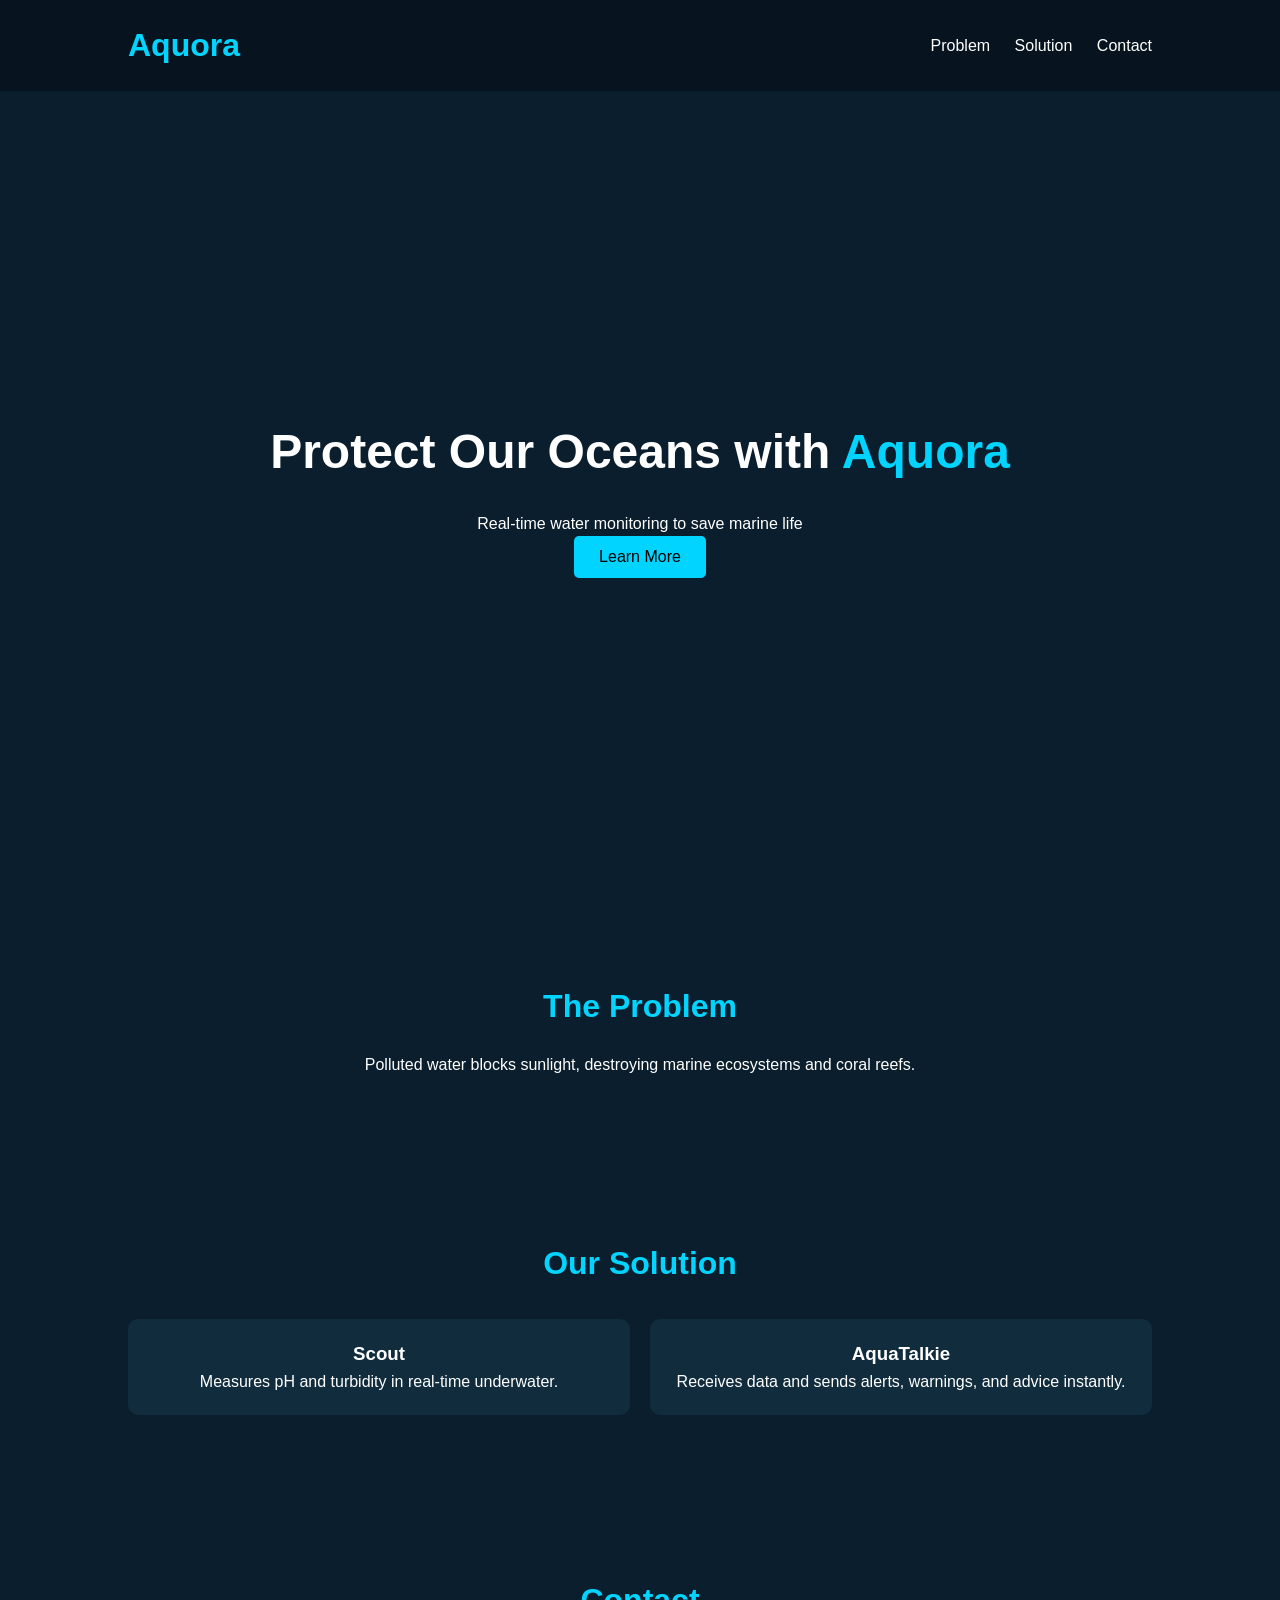
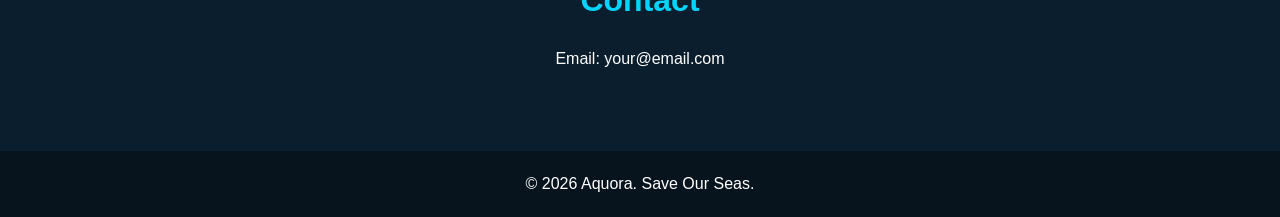
==== Aquora.HTML @ 15e3ebfd "Create Aquora.HTML" ====
<!DOCTYPE html>
<html lang="en">
<head>
<meta charset="UTF-8">
<meta name="viewport" content="width=device-width, initial-scale=1.0">
<title>Aquora | Save Our Seas</title>

<style>
* {
    margin: 0;
    padding: 0;
    box-sizing: border-box;
    font-family: "Segoe UI", sans-serif;
}

body {
    background: #0b1e2d;
    color: white;
    line-height: 1.6;
}

header {
    padding: 20px 10%;
    display: flex;
    justify-content: space-between;
    align-items: center;
    background: rgba(0,0,0,0.3);
    position: sticky;
    top: 0;
}

header h1 {
    color: #00d4ff;
}

nav a {
    color: white;
    margin-left: 20px;
    text-decoration: none;
}

.hero {
    height: 90vh;
    display: flex;
    justify-content: center;
    align-items: center;
    text-align: center;
    flex-direction: column;
    padding: 20px;
}

.hero h2 {
    font-size: 3rem;
    margin-bottom: 20px;
}

.hero span {
    color: #00d4ff;
}

.hero button {
    padding: 12px 25px;
    border: none;
    background: #00d4ff;
    color: black;
    font-size: 16px;
    cursor: pointer;
    border-radius: 5px;
}

.section {
    padding: 80px 10%;
    text-align: center;
}

.section h2 {
    margin-bottom: 20px;
    font-size: 2rem;
    color: #00d4ff;
}

.cards {
    display: grid;
    grid-template-columns: repeat(auto-fit, minmax(250px, 1fr));
    gap: 20px;
    margin-top: 30px;
}

.card {
    background: #102c3d;
    padding: 20px;
    border-radius: 10px;
}

footer {
    text-align: center;
    padding: 20px;
    background: #08141d;
}
</style>
</head>

<body>

<header>
    <h1>Aquora</h1>
    <nav>
        <a href="#problem">Problem</a>
        <a href="#solution">Solution</a>
        <a href="#contact">Contact</a>
    </nav>
</header>

<section class="hero">
    <h2>Protect Our Oceans with <span>Aquora</span></h2>
    <p>Real-time water monitoring to save marine life</p>
    <button onclick="scrollToSection()">Learn More</button>
</section>

<section id="problem" class="section">
    <h2>The Problem</h2>
    <p>Polluted water blocks sunlight, destroying marine ecosystems and coral reefs.</p>
</section>

<section id="solution" class="section">
    <h2>Our Solution</h2>
    <div class="cards">
        <div class="card">
            <h3>Scout</h3>
            <p>Measures pH and turbidity in real-time underwater.</p>
        </div>
        <div class="card">
            <h3>AquaTalkie</h3>
            <p>Receives data and sends alerts, warnings, and advice instantly.</p>
        </div>
    </div>
</section>

<section id="contact" class="section">
    <h2>Contact</h2>
    <p>Email: your@email.com</p>
</section>

<footer>
    <p>© 2026 Aquora. Save Our Seas.</p>
</footer>

<script>
function scrollToSection() {
    document.getElementById("problem").scrollIntoView({behavior: "smooth"});
}
</script>

</body>
</html>
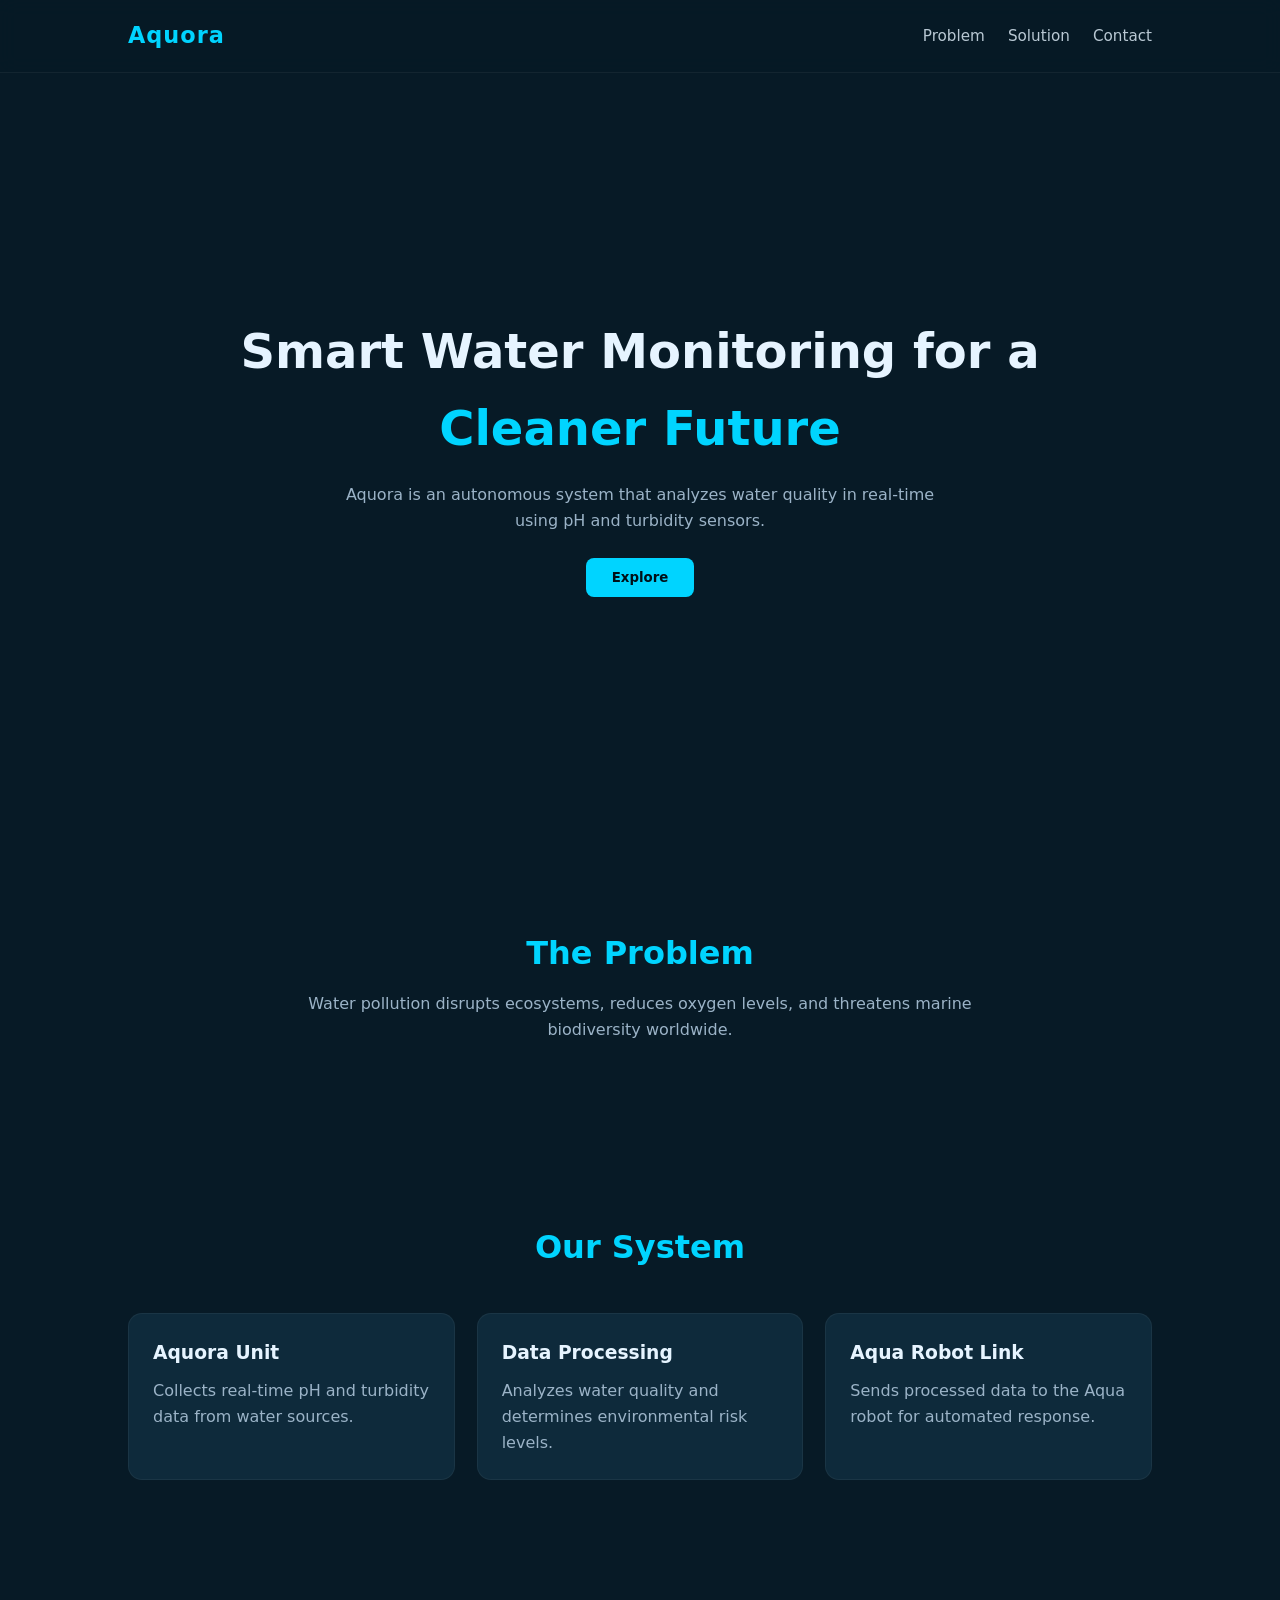
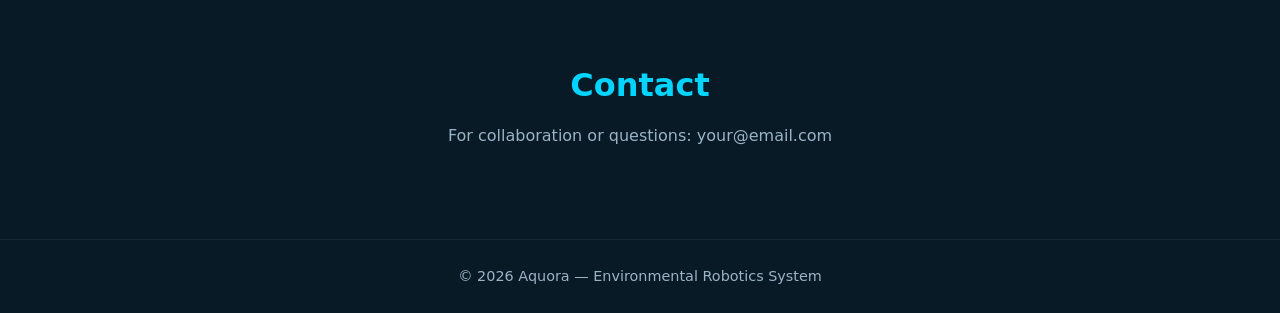
==== commit 65c02d74: "Update Aquora.HTML" ====
--- a/Aquora.HTML
+++ b/Aquora.HTML
@@ -1,101 +1,159 @@
 <!DOCTYPE html>
 <html lang="en">
 <head>
-<meta charset="UTF-8">
-<meta name="viewport" content="width=device-width, initial-scale=1.0">
-<title>Aquora | Save Our Seas</title>
+<meta charset="UTF-8" />
+<meta name="viewport" content="width=device-width, initial-scale=1.0"/>
+<title>Aquora | Smart Water Monitoring</title>
 
 <style>
+:root {
+    --bg: #071a26;
+    --card: #0e2a3b;
+    --accent: #00d4ff;
+    --text: #e6f4ff;
+    --muted: #9bb3c7;
+}
+
 * {
     margin: 0;
     padding: 0;
     box-sizing: border-box;
-    font-family: "Segoe UI", sans-serif;
+    font-family: system-ui, -apple-system, Segoe UI, sans-serif;
 }
 
 body {
-    background: #0b1e2d;
-    color: white;
+    background: var(--bg);
+    color: var(--text);
     line-height: 1.6;
 }
 
+/* NAV */
 header {
-    padding: 20px 10%;
+    position: sticky;
+    top: 0;
+    background: rgba(7, 26, 38, 0.85);
+    backdrop-filter: blur(10px);
+    padding: 18px 10%;
     display: flex;
     justify-content: space-between;
     align-items: center;
-    background: rgba(0,0,0,0.3);
-    position: sticky;
-    top: 0;
+    border-bottom: 1px solid rgba(255,255,255,0.05);
 }
 
 header h1 {
-    color: #00d4ff;
+    color: var(--accent);
+    font-size: 1.4rem;
+    letter-spacing: 1px;
 }
 
 nav a {
-    color: white;
-    margin-left: 20px;
+    color: var(--text);
+    margin-left: 18px;
     text-decoration: none;
-}
-
+    font-size: 0.95rem;
+    opacity: 0.8;
+    transition: 0.2s;
+}
+
+nav a:hover {
+    opacity: 1;
+    color: var(--accent);
+}
+
+/* HERO */
 .hero {
-    height: 90vh;
+    height: 85vh;
     display: flex;
+    flex-direction: column;
     justify-content: center;
     align-items: center;
     text-align: center;
-    flex-direction: column;
-    padding: 20px;
+    padding: 0 20px;
 }
 
 .hero h2 {
     font-size: 3rem;
-    margin-bottom: 20px;
+    max-width: 800px;
+    margin-bottom: 15px;
 }
 
 .hero span {
-    color: #00d4ff;
-}
-
-.hero button {
-    padding: 12px 25px;
+    color: var(--accent);
+}
+
+.hero p {
+    color: var(--muted);
+    max-width: 600px;
+    margin-bottom: 25px;
+}
+
+button {
+    padding: 12px 26px;
+    background: var(--accent);
     border: none;
-    background: #00d4ff;
-    color: black;
-    font-size: 16px;
+    color: #001018;
+    font-weight: 600;
+    border-radius: 8px;
     cursor: pointer;
-    border-radius: 5px;
-}
-
+    transition: 0.2s;
+}
+
+button:hover {
+    transform: translateY(-2px);
+}
+
+/* SECTIONS */
 .section {
-    padding: 80px 10%;
+    padding: 90px 10%;
     text-align: center;
 }
 
 .section h2 {
-    margin-bottom: 20px;
     font-size: 2rem;
-    color: #00d4ff;
-}
-
+    color: var(--accent);
+    margin-bottom: 12px;
+}
+
+.section p {
+    color: var(--muted);
+    max-width: 700px;
+    margin: 0 auto;
+}
+
+/* CARDS */
 .cards {
     display: grid;
-    grid-template-columns: repeat(auto-fit, minmax(250px, 1fr));
-    gap: 20px;
-    margin-top: 30px;
+    grid-template-columns: repeat(auto-fit, minmax(260px, 1fr));
+    gap: 22px;
+    margin-top: 40px;
 }
 
 .card {
-    background: #102c3d;
-    padding: 20px;
-    border-radius: 10px;
-}
-
+    background: var(--card);
+    padding: 24px;
+    border-radius: 14px;
+    text-align: left;
+    border: 1px solid rgba(255,255,255,0.05);
+    transition: 0.2s;
+}
+
+.card:hover {
+    transform: translateY(-5px);
+    border-color: rgba(0, 212, 255, 0.3);
+}
+
+.card h3 {
+    margin-bottom: 10px;
+    color: var(--text);
+}
+
+/* FOOTER */
 footer {
+    padding: 25px;
     text-align: center;
-    padding: 20px;
-    background: #08141d;
+    font-size: 0.9rem;
+    color: var(--muted);
+    border-top: 1px solid rgba(255,255,255,0.05);
 }
 </style>
 </head>
@@ -112,44 +170,47 @@
 </header>
 
 <section class="hero">
-    <h2>Protect Our Oceans with <span>Aquora</span></h2>
-    <p>Real-time water monitoring to save marine life</p>
-    <button onclick="scrollToSection()">Learn More</button>
+    <h2>Smart Water Monitoring for a <span>Cleaner Future</span></h2>
+    <p>Aquora is an autonomous system that analyzes water quality in real-time using pH and turbidity sensors.</p>
+    <button onclick="document.getElementById('problem').scrollIntoView({behavior:'smooth'})">
+        Explore
+    </button>
 </section>
 
 <section id="problem" class="section">
     <h2>The Problem</h2>
-    <p>Polluted water blocks sunlight, destroying marine ecosystems and coral reefs.</p>
+    <p>Water pollution disrupts ecosystems, reduces oxygen levels, and threatens marine biodiversity worldwide.</p>
 </section>
 
 <section id="solution" class="section">
-    <h2>Our Solution</h2>
+    <h2>Our System</h2>
+
     <div class="cards">
         <div class="card">
-            <h3>Scout</h3>
-            <p>Measures pH and turbidity in real-time underwater.</p>
+            <h3>Aquora Unit</h3>
+            <p>Collects real-time pH and turbidity data from water sources.</p>
         </div>
+
         <div class="card">
-            <h3>AquaTalkie</h3>
-            <p>Receives data and sends alerts, warnings, and advice instantly.</p>
+            <h3>Data Processing</h3>
+            <p>Analyzes water quality and determines environmental risk levels.</p>
+        </div>
+
+        <div class="card">
+            <h3>Aqua Robot Link</h3>
+            <p>Sends processed data to the Aqua robot for automated response.</p>
         </div>
     </div>
 </section>
 
 <section id="contact" class="section">
     <h2>Contact</h2>
-    <p>Email: your@email.com</p>
+    <p>For collaboration or questions: your@email.com</p>
 </section>
 
 <footer>
-    <p>© 2026 Aquora. Save Our Seas.</p>
+    © 2026 Aquora — Environmental Robotics System
 </footer>
-
-<script>
-function scrollToSection() {
-    document.getElementById("problem").scrollIntoView({behavior: "smooth"});
-}
-</script>
 
 </body>
 </html>
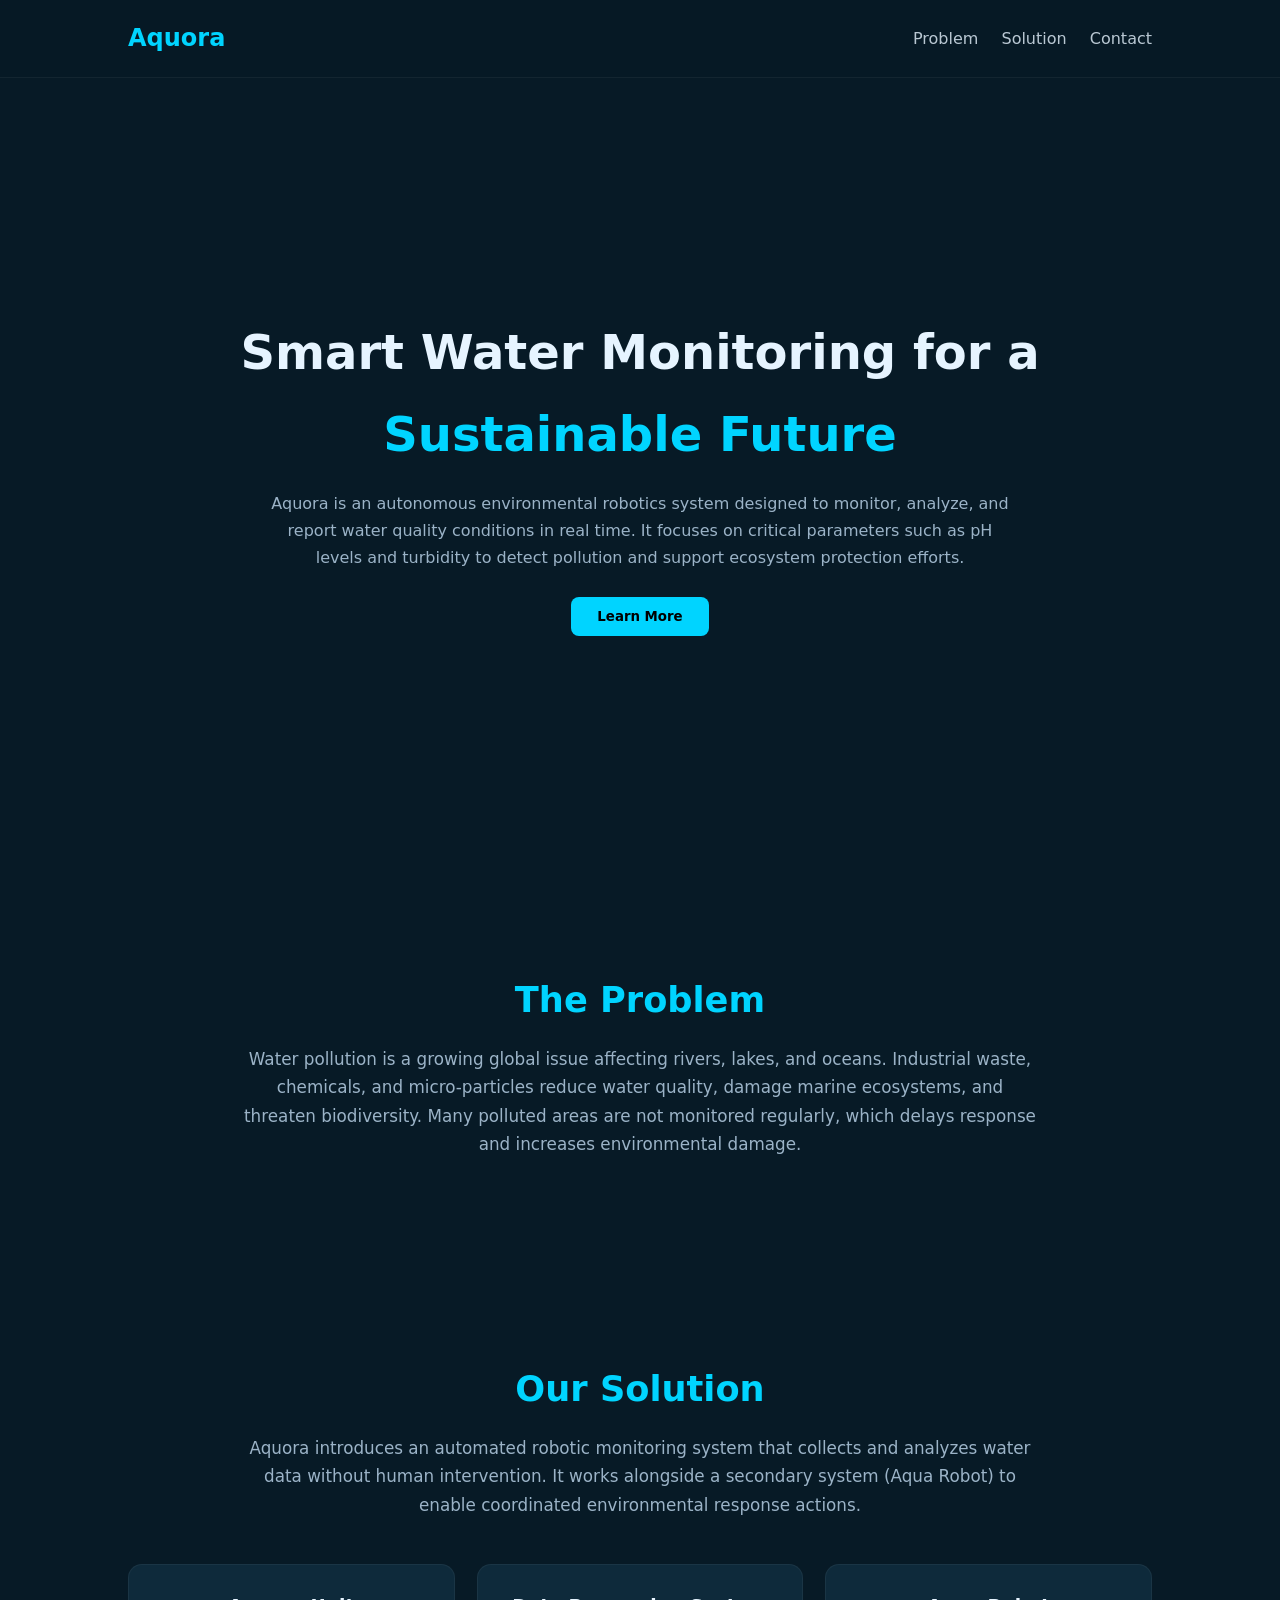
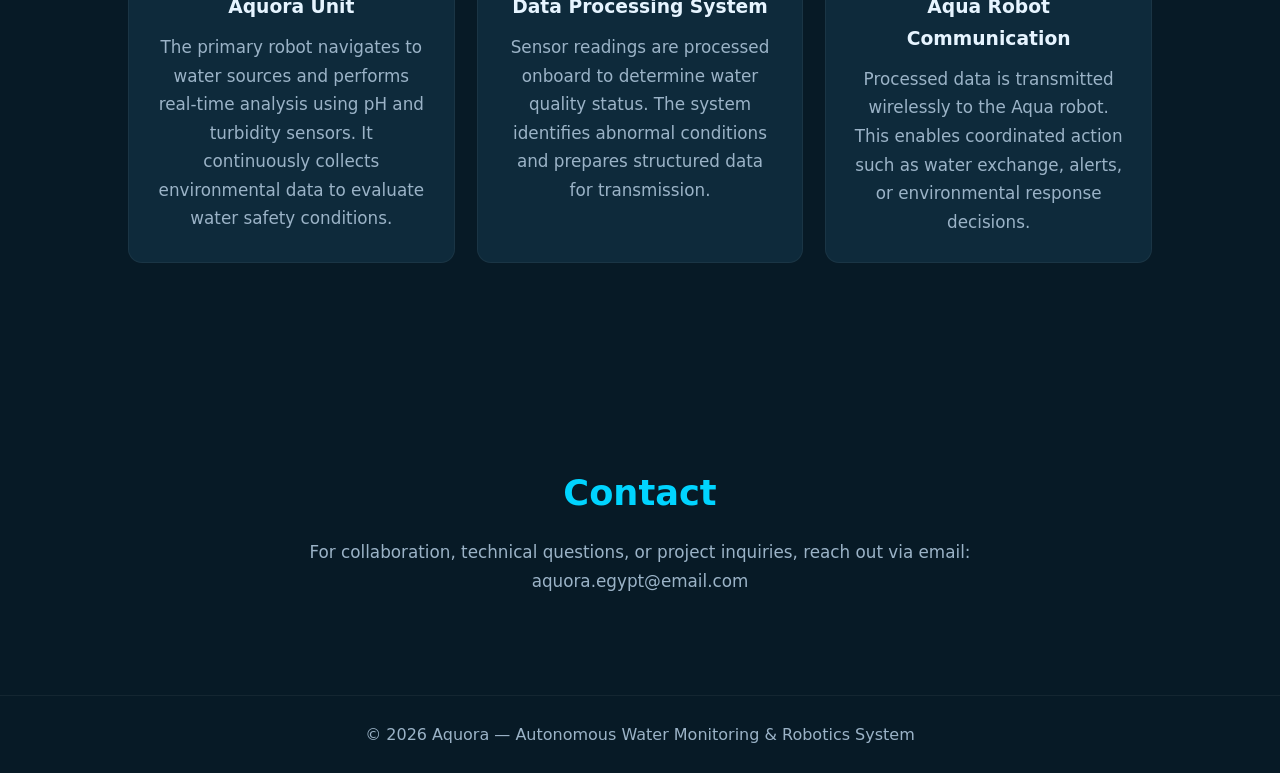
==== commit afe9f672: "Update Aquora.HTML" ====
--- a/Aquora.HTML
+++ b/Aquora.HTML
@@ -3,7 +3,7 @@
 <head>
 <meta charset="UTF-8" />
 <meta name="viewport" content="width=device-width, initial-scale=1.0"/>
-<title>Aquora | Smart Water Monitoring</title>
+<title>Aquora | Smart Water Monitoring System</title>
 
 <style>
 :root {
@@ -18,20 +18,20 @@
     margin: 0;
     padding: 0;
     box-sizing: border-box;
-    font-family: system-ui, -apple-system, Segoe UI, sans-serif;
+    font-family: system-ui, sans-serif;
 }
 
 body {
     background: var(--bg);
     color: var(--text);
-    line-height: 1.6;
+    line-height: 1.7;
 }
 
 /* NAV */
 header {
     position: sticky;
     top: 0;
-    background: rgba(7, 26, 38, 0.85);
+    background: rgba(7, 26, 38, 0.9);
     backdrop-filter: blur(10px);
     padding: 18px 10%;
     display: flex;
@@ -42,27 +42,24 @@
 
 header h1 {
     color: var(--accent);
-    font-size: 1.4rem;
-    letter-spacing: 1px;
+    font-size: 1.5rem;
 }
 
 nav a {
     color: var(--text);
     margin-left: 18px;
     text-decoration: none;
-    font-size: 0.95rem;
     opacity: 0.8;
-    transition: 0.2s;
 }
 
 nav a:hover {
+    color: var(--accent);
     opacity: 1;
-    color: var(--accent);
 }
 
 /* HERO */
 .hero {
-    height: 85vh;
+    height: 88vh;
     display: flex;
     flex-direction: column;
     justify-content: center;
@@ -73,7 +70,7 @@
 
 .hero h2 {
     font-size: 3rem;
-    max-width: 800px;
+    max-width: 850px;
     margin-bottom: 15px;
 }
 
@@ -82,8 +79,8 @@
 }
 
 .hero p {
-    color: var(--muted);
-    max-width: 600px;
+    max-width: 750px;
+    color: var(--muted);
     margin-bottom: 25px;
 }
 
@@ -91,67 +88,58 @@
     padding: 12px 26px;
     background: var(--accent);
     border: none;
-    color: #001018;
+    border-radius: 8px;
     font-weight: 600;
-    border-radius: 8px;
     cursor: pointer;
-    transition: 0.2s;
-}
-
-button:hover {
-    transform: translateY(-2px);
 }
 
 /* SECTIONS */
 .section {
-    padding: 90px 10%;
+    padding: 100px 10%;
     text-align: center;
 }
 
 .section h2 {
-    font-size: 2rem;
-    color: var(--accent);
-    margin-bottom: 12px;
+    font-size: 2.2rem;
+    color: var(--accent);
+    margin-bottom: 15px;
 }
 
 .section p {
-    color: var(--muted);
-    max-width: 700px;
+    max-width: 800px;
     margin: 0 auto;
+    color: var(--muted);
+    font-size: 1.05rem;
 }
 
 /* CARDS */
 .cards {
     display: grid;
-    grid-template-columns: repeat(auto-fit, minmax(260px, 1fr));
+    grid-template-columns: repeat(auto-fit, minmax(280px, 1fr));
     gap: 22px;
-    margin-top: 40px;
+    margin-top: 45px;
 }
 
 .card {
     background: var(--card);
-    padding: 24px;
+    padding: 26px;
     border-radius: 14px;
-    text-align: left;
     border: 1px solid rgba(255,255,255,0.05);
-    transition: 0.2s;
-}
-
-.card:hover {
-    transform: translateY(-5px);
-    border-color: rgba(0, 212, 255, 0.3);
 }
 
 .card h3 {
+    color: var(--text);
     margin-bottom: 10px;
-    color: var(--text);
+}
+
+.card p {
+    color: var(--muted);
 }
 
 /* FOOTER */
 footer {
     padding: 25px;
     text-align: center;
-    font-size: 0.9rem;
     color: var(--muted);
     border-top: 1px solid rgba(255,255,255,0.05);
 }
@@ -170,46 +158,70 @@
 </header>
 
 <section class="hero">
-    <h2>Smart Water Monitoring for a <span>Cleaner Future</span></h2>
-    <p>Aquora is an autonomous system that analyzes water quality in real-time using pH and turbidity sensors.</p>
+    <h2>Smart Water Monitoring for a <span>Sustainable Future</span></h2>
+    <p>
+        Aquora is an autonomous environmental robotics system designed to monitor, analyze, and report water quality conditions in real time. 
+        It focuses on critical parameters such as pH levels and turbidity to detect pollution and support ecosystem protection efforts.
+    </p>
     <button onclick="document.getElementById('problem').scrollIntoView({behavior:'smooth'})">
-        Explore
+        Learn More
     </button>
 </section>
 
 <section id="problem" class="section">
     <h2>The Problem</h2>
-    <p>Water pollution disrupts ecosystems, reduces oxygen levels, and threatens marine biodiversity worldwide.</p>
+    <p>
+        Water pollution is a growing global issue affecting rivers, lakes, and oceans. 
+        Industrial waste, chemicals, and micro-particles reduce water quality, damage marine ecosystems, and threaten biodiversity. 
+        Many polluted areas are not monitored regularly, which delays response and increases environmental damage.
+    </p>
 </section>
 
 <section id="solution" class="section">
-    <h2>Our System</h2>
+    <h2>Our Solution</h2>
+    <p>
+        Aquora introduces an automated robotic monitoring system that collects and analyzes water data without human intervention. 
+        It works alongside a secondary system (Aqua Robot) to enable coordinated environmental response actions.
+    </p>
 
     <div class="cards">
+
         <div class="card">
             <h3>Aquora Unit</h3>
-            <p>Collects real-time pH and turbidity data from water sources.</p>
+            <p>
+                The primary robot navigates to water sources and performs real-time analysis using pH and turbidity sensors. 
+                It continuously collects environmental data to evaluate water safety conditions.
+            </p>
         </div>
 
         <div class="card">
-            <h3>Data Processing</h3>
-            <p>Analyzes water quality and determines environmental risk levels.</p>
+            <h3>Data Processing System</h3>
+            <p>
+                Sensor readings are processed onboard to determine water quality status. 
+                The system identifies abnormal conditions and prepares structured data for transmission.
+            </p>
         </div>
 
         <div class="card">
-            <h3>Aqua Robot Link</h3>
-            <p>Sends processed data to the Aqua robot for automated response.</p>
+            <h3>Aqua Robot Communication</h3>
+            <p>
+                Processed data is transmitted wirelessly to the Aqua robot. 
+                This enables coordinated action such as water exchange, alerts, or environmental response decisions.
+            </p>
         </div>
+
     </div>
 </section>
 
 <section id="contact" class="section">
     <h2>Contact</h2>
-    <p>For collaboration or questions: your@email.com</p>
+    <p>
+        For collaboration, technical questions, or project inquiries, reach out via email: aquora.egypt@email.com
+    </p>
 </section>
 
 <footer>
-    © 2026 Aquora — Environmental Robotics System
+    © 2026 Aquora — Autonomous Water Monitoring & Robotics System
 </footer>
 
 </body>
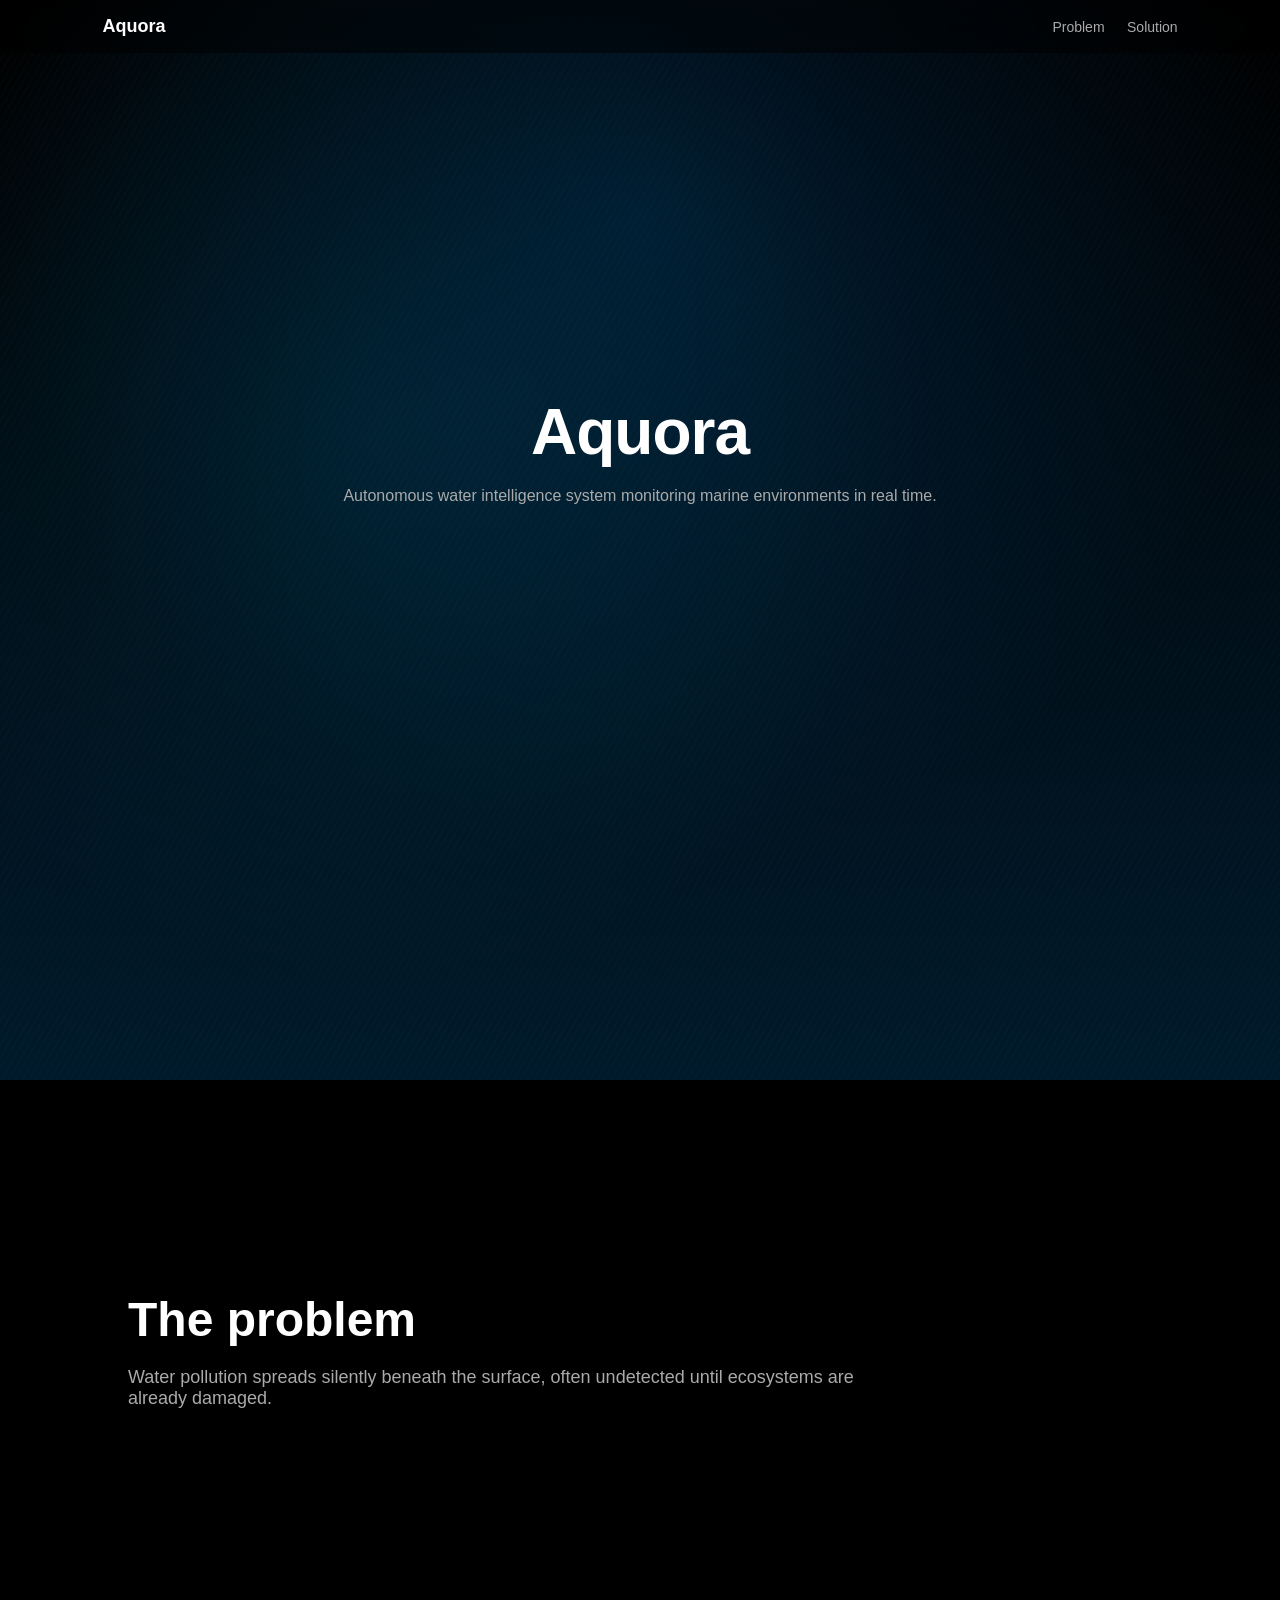
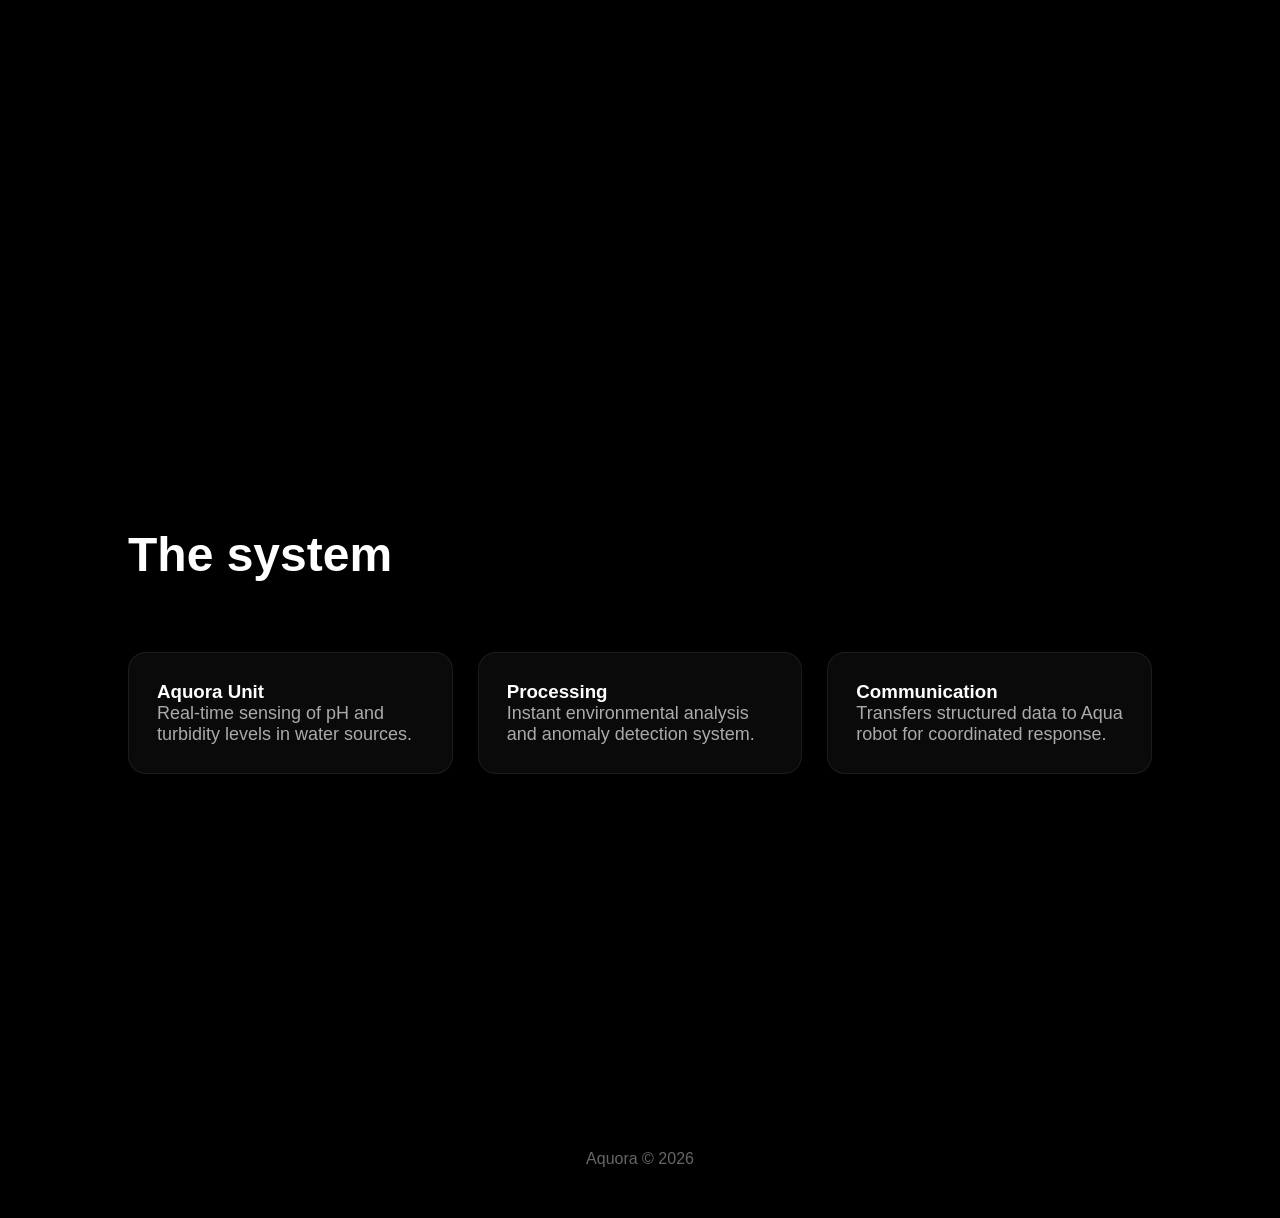
==== commit bbea5717: "Update Aquora.HTML" ====
--- a/Aquora.HTML
+++ b/Aquora.HTML
@@ -1,65 +1,95 @@
 <!DOCTYPE html>
 <html lang="en">
 <head>
-<meta charset="UTF-8" />
-<meta name="viewport" content="width=device-width, initial-scale=1.0"/>
-<title>Aquora | Smart Water Monitoring System</title>
+<meta charset="UTF-8">
+<meta name="viewport" content="width=device-width, initial-scale=1.0">
+<title>Aquora</title>
 
 <style>
-:root {
-    --bg: #071a26;
-    --card: #0e2a3b;
-    --accent: #00d4ff;
-    --text: #e6f4ff;
-    --muted: #9bb3c7;
-}
-
 * {
     margin: 0;
     padding: 0;
     box-sizing: border-box;
-    font-family: system-ui, sans-serif;
+    font-family: -apple-system, BlinkMacSystemFont, "SF Pro Display", sans-serif;
 }
 
 body {
-    background: var(--bg);
-    color: var(--text);
-    line-height: 1.7;
+    background: #000;
+    color: #fff;
+    overflow-x: hidden;
+}
+
+/* =========================
+   PARALLAX WATER LAYERS
+========================= */
+
+.water-layer {
+    position: fixed;
+    top: 0;
+    left: 0;
+    width: 100%;
+    height: 120vh;
+    pointer-events: none;
+    z-index: -1;
+}
+
+/* Deep ocean layer */
+.layer-back {
+    background: radial-gradient(circle at 50% 20%, rgba(0,140,255,0.15), transparent 60%),
+                linear-gradient(to bottom, #000, #001a2b);
+    transform: translateY(0px);
+}
+
+/* Mid water glow */
+.layer-mid {
+    background: radial-gradient(circle at 30% 40%, rgba(0,200,255,0.08), transparent 50%);
+    mix-blend-mode: screen;
+}
+
+/* Surface ripple illusion */
+.layer-front {
+    background: repeating-linear-gradient(
+        120deg,
+        rgba(255,255,255,0.03) 0px,
+        rgba(255,255,255,0.03) 2px,
+        transparent 2px,
+        transparent 6px
+    );
+    opacity: 0.4;
 }
 
 /* NAV */
-header {
-    position: sticky;
+nav {
+    position: fixed;
     top: 0;
-    background: rgba(7, 26, 38, 0.9);
-    backdrop-filter: blur(10px);
-    padding: 18px 10%;
+    width: 100%;
+    padding: 16px 8%;
     display: flex;
     justify-content: space-between;
     align-items: center;
-    border-bottom: 1px solid rgba(255,255,255,0.05);
-}
-
-header h1 {
-    color: var(--accent);
-    font-size: 1.5rem;
+    background: rgba(0,0,0,0.5);
+    backdrop-filter: blur(20px);
+    z-index: 10;
+}
+
+nav h1 {
+    font-size: 18px;
 }
 
 nav a {
-    color: var(--text);
+    color: #aaa;
     margin-left: 18px;
     text-decoration: none;
-    opacity: 0.8;
+    font-size: 14px;
 }
 
 nav a:hover {
-    color: var(--accent);
-    opacity: 1;
+    color: white;
 }
 
 /* HERO */
 .hero {
-    height: 88vh;
+    height: 100vh;
     display: flex;
     flex-direction: column;
     justify-content: center;
@@ -68,161 +98,143 @@
     padding: 0 20px;
 }
 
-.hero h2 {
-    font-size: 3rem;
-    max-width: 850px;
-    margin-bottom: 15px;
-}
-
-.hero span {
-    color: var(--accent);
+.hero h1 {
+    font-size: 64px;
+    letter-spacing: -1px;
 }
 
 .hero p {
-    max-width: 750px;
-    color: var(--muted);
-    margin-bottom: 25px;
-}
-
-button {
-    padding: 12px 26px;
-    background: var(--accent);
-    border: none;
-    border-radius: 8px;
-    font-weight: 600;
-    cursor: pointer;
+    margin-top: 18px;
+    max-width: 700px;
+    color: #aaa;
 }
 
 /* SECTIONS */
 .section {
-    padding: 100px 10%;
-    text-align: center;
+    min-height: 100vh;
+    display: flex;
+    flex-direction: column;
+    justify-content: center;
+    padding: 0 10%;
 }
 
 .section h2 {
-    font-size: 2.2rem;
-    color: var(--accent);
-    margin-bottom: 15px;
+    font-size: 48px;
+    margin-bottom: 20px;
 }
 
 .section p {
-    max-width: 800px;
-    margin: 0 auto;
-    color: var(--muted);
-    font-size: 1.05rem;
+    color: #aaa;
+    max-width: 750px;
+    font-size: 18px;
 }
 
 /* CARDS */
 .cards {
+    margin-top: 50px;
     display: grid;
-    grid-template-columns: repeat(auto-fit, minmax(280px, 1fr));
-    gap: 22px;
-    margin-top: 45px;
+    grid-template-columns: repeat(auto-fit, minmax(260px, 1fr));
+    gap: 25px;
 }
 
 .card {
-    background: var(--card);
-    padding: 26px;
-    border-radius: 14px;
-    border: 1px solid rgba(255,255,255,0.05);
-}
-
-.card h3 {
-    color: var(--text);
-    margin-bottom: 10px;
-}
-
-.card p {
-    color: var(--muted);
+    background: rgba(255,255,255,0.04);
+    border: 1px solid rgba(255,255,255,0.08);
+    padding: 28px;
+    border-radius: 18px;
+    backdrop-filter: blur(10px);
+}
+
+/* =========================
+   SIMPLE PARALLAX CONTENT SHIFT
+========================= */
+
+.content {
+    position: relative;
+    z-index: 2;
 }
 
 /* FOOTER */
 footer {
-    padding: 25px;
+    padding: 50px;
     text-align: center;
-    color: var(--muted);
-    border-top: 1px solid rgba(255,255,255,0.05);
+    color: #666;
+}
+
+/* smooth scroll */
+html {
+    scroll-behavior: smooth;
 }
 </style>
 </head>
 
 <body>
 
-<header>
+<!-- WATER LAYERS -->
+<div class="water-layer layer-back" id="back"></div>
+<div class="water-layer layer-mid" id="mid"></div>
+<div class="water-layer layer-front" id="front"></div>
+
+<nav>
     <h1>Aquora</h1>
-    <nav>
+    <div>
         <a href="#problem">Problem</a>
         <a href="#solution">Solution</a>
-        <a href="#contact">Contact</a>
-    </nav>
-</header>
+    </div>
+</nav>
+
+<div class="content">
 
 <section class="hero">
-    <h2>Smart Water Monitoring for a <span>Sustainable Future</span></h2>
-    <p>
-        Aquora is an autonomous environmental robotics system designed to monitor, analyze, and report water quality conditions in real time. 
-        It focuses on critical parameters such as pH levels and turbidity to detect pollution and support ecosystem protection efforts.
-    </p>
-    <button onclick="document.getElementById('problem').scrollIntoView({behavior:'smooth'})">
-        Learn More
-    </button>
+    <h1>Aquora</h1>
+    <p>Autonomous water intelligence system monitoring marine environments in real time.</p>
 </section>
 
 <section id="problem" class="section">
-    <h2>The Problem</h2>
-    <p>
-        Water pollution is a growing global issue affecting rivers, lakes, and oceans. 
-        Industrial waste, chemicals, and micro-particles reduce water quality, damage marine ecosystems, and threaten biodiversity. 
-        Many polluted areas are not monitored regularly, which delays response and increases environmental damage.
-    </p>
+    <h2>The problem</h2>
+    <p>Water pollution spreads silently beneath the surface, often undetected until ecosystems are already damaged.</p>
 </section>
 
 <section id="solution" class="section">
-    <h2>Our Solution</h2>
-    <p>
-        Aquora introduces an automated robotic monitoring system that collects and analyzes water data without human intervention. 
-        It works alongside a secondary system (Aqua Robot) to enable coordinated environmental response actions.
-    </p>
+    <h2>The system</h2>
 
     <div class="cards">
-
         <div class="card">
             <h3>Aquora Unit</h3>
-            <p>
-                The primary robot navigates to water sources and performs real-time analysis using pH and turbidity sensors. 
-                It continuously collects environmental data to evaluate water safety conditions.
-            </p>
+            <p>Real-time sensing of pH and turbidity levels in water sources.</p>
         </div>
 
         <div class="card">
-            <h3>Data Processing System</h3>
-            <p>
-                Sensor readings are processed onboard to determine water quality status. 
-                The system identifies abnormal conditions and prepares structured data for transmission.
-            </p>
+            <h3>Processing</h3>
+            <p>Instant environmental analysis and anomaly detection system.</p>
         </div>
 
         <div class="card">
-            <h3>Aqua Robot Communication</h3>
-            <p>
-                Processed data is transmitted wirelessly to the Aqua robot. 
-                This enables coordinated action such as water exchange, alerts, or environmental response decisions.
-            </p>
+            <h3>Communication</h3>
+            <p>Transfers structured data to Aqua robot for coordinated response.</p>
         </div>
-
     </div>
 </section>
 
-<section id="contact" class="section">
-    <h2>Contact</h2>
-    <p>
-        For collaboration, technical questions, or project inquiries, reach out via email: aquora.egypt@email.com
-    </p>
-</section>
-
-<footer>
-    © 2026 Aquora — Autonomous Water Monitoring & Robotics System
-</footer>
+<footer>Aquora © 2026</footer>
+
+</div>
+
+<script>
+// REAL PARALLAX EFFECT (simple but effective)
+window.addEventListener("scroll", () => {
+    const scroll = window.scrollY;
+
+    document.getElementById("back").style.transform =
+        `translateY(${scroll * 0.2}px)`;
+
+    document.getElementById("mid").style.transform =
+        `translateY(${scroll * 0.4}px)`;
+
+    document.getElementById("front").style.transform =
+        `translateY(${scroll * 0.6}px)`;
+});
+</script>
 
 </body>
 </html>
